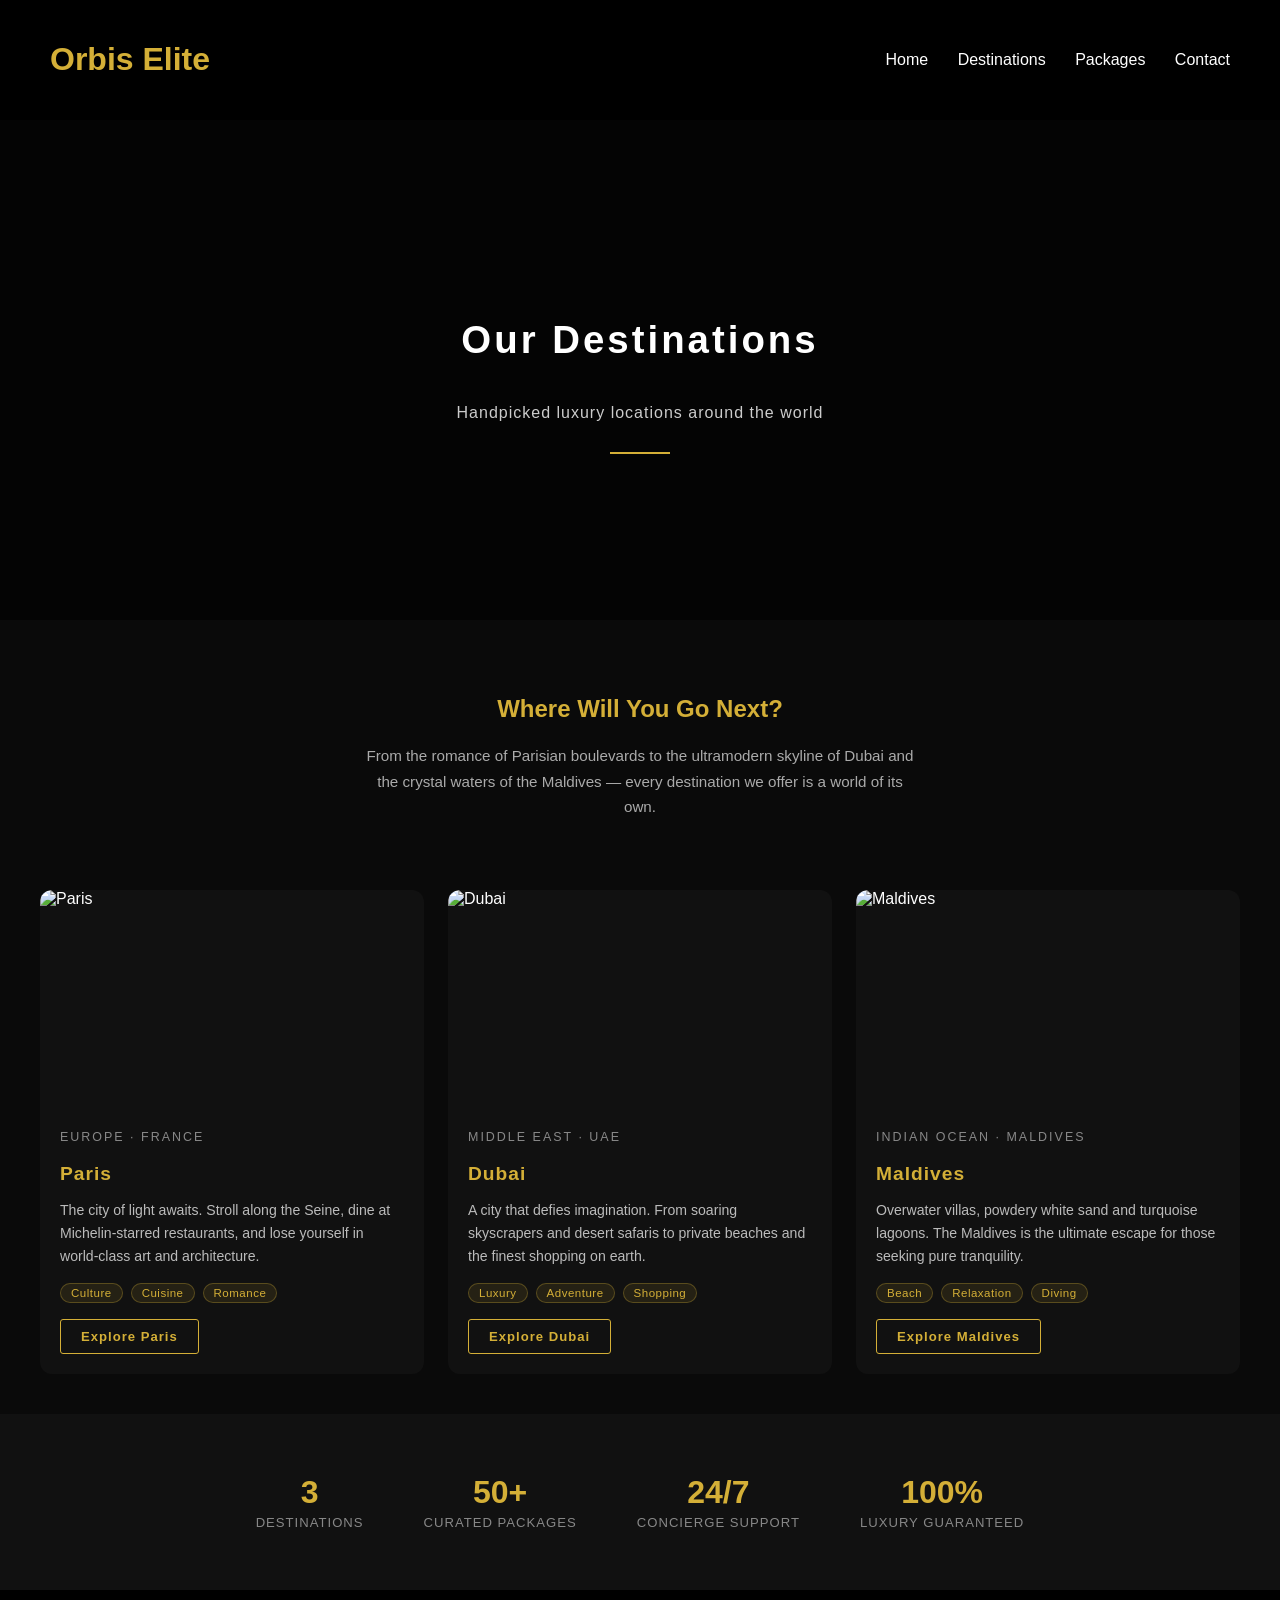
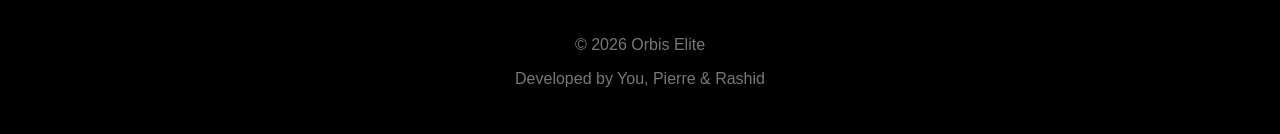
==== destinations.html @ 7ab0daf6 "destinations page done!!" ====
<!DOCTYPE html>
<html lang="en">
<head>
    <meta charset="UTF-8">
    <title>Destinations - Orbis Elite</title>
    <link rel="stylesheet" href="style.css">
    <link rel="stylesheet" href="destinations.css">
</head>
<body>

<!-- NAVBAR -->
<header>
    <h1>Orbis Elite</h1>
    <nav>
        <a href="index.html">Home</a>
        <a href="destinations.html" class="active">Destinations</a>
        <a href="packages.html">Packages</a>
        <a href="contact.html">Contact</a>
    </nav>
</header>

<!-- HERO -->
<section class="dest-hero">
    <div class="dest-hero-overlay">
        <h2>Our Destinations</h2>
        <p>Handpicked luxury locations around the world</p>
        <div class="gold-line"></div>
    </div>
</section>

<!-- INTRO -->
<section class="dest-intro">
    <h2>Where Will You Go Next?</h2>
    <p>From the romance of Parisian boulevards to the ultramodern skyline of Dubai and the crystal waters of the Maldives — every destination we offer is a world of its own.</p>
</section>

<!-- DESTINATION CARDS -->
<section class="dest-grid">

    <div class="dest-card">
        <div class="dest-card-img-wrap">
            <img class="dest-card-img" src="https://images.unsplash.com/photo-1499856871958-5b9627545d1a?w=600" alt="Paris">
        </div>
        <div class="dest-card-body">
            <div class="region">Europe · France</div>
            <h3>Paris</h3>
            <p>The city of light awaits. Stroll along the Seine, dine at Michelin-starred restaurants, and lose yourself in world-class art and architecture.</p>
            <div class="dest-tags">
                <span class="tag">Culture</span>
                <span class="tag">Cuisine</span>
                <span class="tag">Romance</span>
            </div>
            <button class="dest-btn">Explore Paris</button>
        </div>
    </div>

    <div class="dest-card">
        <div class="dest-card-img-wrap">
            <img class="dest-card-img" src="https://images.unsplash.com/photo-1512453979798-5ea266f8880c?w=600" alt="Dubai">
        </div>
        <div class="dest-card-body">
            <div class="region">Middle East · UAE</div>
            <h3>Dubai</h3>
            <p>A city that defies imagination. From soaring skyscrapers and desert safaris to private beaches and the finest shopping on earth.</p>
            <div class="dest-tags">
                <span class="tag">Luxury</span>
                <span class="tag">Adventure</span>
                <span class="tag">Shopping</span>
            </div>
            <button class="dest-btn">Explore Dubai</button>
        </div>
    </div>

    <div class="dest-card">
        <div class="dest-card-img-wrap">
            <img class="dest-card-img" src="https://images.unsplash.com/photo-1514282401047-d79a71a590e8?w=600" alt="Maldives">
        </div>
        <div class="dest-card-body">
            <div class="region">Indian Ocean · Maldives</div>
            <h3>Maldives</h3>
            <p>Overwater villas, powdery white sand and turquoise lagoons. The Maldives is the ultimate escape for those seeking pure tranquility.</p>
            <div class="dest-tags">
                <span class="tag">Beach</span>
                <span class="tag">Relaxation</span>
                <span class="tag">Diving</span>
            </div>
            <button class="dest-btn">Explore Maldives</button>
        </div>
    </div>

</section>

<!-- STATS STRIP -->
<section class="highlight-strip">
    <div class="stat">
        <div class="stat-num">3</div>
        <div class="stat-label">Destinations</div>
    </div>
    <div class="stat">
        <div class="stat-num">50+</div>
        <div class="stat-label">Curated Packages</div>
    </div>
    <div class="stat">
        <div class="stat-num">24/7</div>
        <div class="stat-label">Concierge Support</div>
    </div>
    <div class="stat">
        <div class="stat-num">100%</div>
        <div class="stat-label">Luxury Guaranteed</div>
    </div>
</section>

<!-- FOOTER -->
<footer>
    <p>© 2026 Orbis Elite</p>
    <p>Developed by You, Pierre & Rashid</p>
</footer>

</body>
</html>
---- style.css ----
body {
    margin: 0;
    font-family: 'Segoe UI', sans-serif;
    background: #0a0a0a;
    color: white;
}

/* NAVBAR */
header {
    display: flex;
    align-items: center;
    justify-content: space-between;
    padding: 20px 50px;
    background: black;
}

header h1 {
    color: #d4af37;
}

nav a {
    color: white;
    margin-left: 25px;
    text-decoration: none;
    transition: 0.3s;
}

nav a:hover {
    color: #d4af37;
}

/* HERO */
.hero {
    height: 100vh;
    background: url('https://images.unsplash.com/photo-1476514525535-07fb3b4ae5f1?w=1600') center/cover;
    background-attachment: fixed;
    position: relative;
}

.overlay {
    height: 100%;
    background: rgba(0,0,0,0.6);
    display: flex;
    flex-direction: column;
    justify-content: center;
    align-items: center;
    text-align: center;
}

.overlay h2 {
    font-size: 3rem;
    letter-spacing: 2px;
}

.overlay p {
    color: #ccc;
    margin-bottom: 20px;
}

/* BUTTON */
button {
    padding: 12px 25px;
    background: #d4af37;
    border: none;
    cursor: pointer;
    font-weight: bold;
}

button:hover {
    background: white;
}

/* TAGLINE */
.tagline {
    text-align: center;
    padding: 60px 20px;
}

h2 {
    color: #d4af37;
    text-align: center;
}

/* DESTINATIONS */
.cards {
    display: flex;
    justify-content: center;
    gap: 20px;
    padding: 20px;
}

.card {
    text-align: center;
    transition: 0.4s;
}

.card img {
    width: 220px;
    border-radius: 10px;
    transition: 0.4s;
}

/* HOVER EFFECT */
.card:hover img {
    transform: scale(1.1);
}

.card:hover {
    transform: translateY(-10px);
}

/* FOOTER */
footer {
    text-align: center;
    padding: 30px;
    background: black;
    color: #777;
}
---- destinations.css ----
/* HERO */
.dest-hero {
    height: 500px;
    background: url('https://images.unsplash.com/photo-1707343848552-893e05dba6ac?q=80&w=1170&auto=format&fit=crop&ixlib=rb-4.1.0&ixid=M3wxMjA3fDF8MHxwaG90by1wYWdlfHx8fGVufDB8fHx8fA%3D%3D') center/cover;
    background-attachment: fixed;
    position: relative;
}

.dest-hero-overlay {
    height: 100%;
    background: rgba(0,0,0,0.6);
    display: flex;
    flex-direction: column;
    justify-content: center;
    align-items: center;
    text-align: center;
}

.dest-hero-overlay h2 {
    font-size: 2.4rem;
    letter-spacing: 3px;
    color: white;
}

.dest-hero-overlay p {
    color: #ccc;
    margin-top: 10px;
    letter-spacing: 1px;
}

.gold-line {
    width: 60px;
    height: 2px;
    background: #d4af37;
    margin-top: 14px;
}

/* INTRO */
.dest-intro {
    text-align: center;
    padding: 55px 20px 30px;
}

.dest-intro p {
    color: #aaa;
    max-width: 560px;
    margin: 12px auto 0;
    line-height: 1.7;
    font-size: 0.95rem;
}

/* CARDS GRID */
.dest-grid {
    display: grid;
    grid-template-columns: repeat(3, 1fr);
    gap: 24px;
    max-width: 1200px;
    margin: 40px auto;
    padding: 0 40px;
}

.dest-card {
    background: #111;
    border-radius: 12px;
    overflow: hidden;
    transition: transform 0.4s;
    cursor: pointer;
}

.dest-card:hover {
    transform: translateY(-10px);
}

.dest-card-img-wrap {
    overflow: hidden;
    height: 220px;
}

.dest-card-img {
    width: 100%;
    height: 220px;
    object-fit: cover;
    display: block;
    transition: transform 0.5s;
}

.dest-card:hover .dest-card-img {
    transform: scale(1.06);
}

.dest-card-body {
    padding: 20px;
}

.region {
    color: #888;
    font-size: 0.78rem;
    letter-spacing: 2px;
    text-transform: uppercase;
    margin-bottom: 6px;
}

.dest-card-body h3 {
    color: #d4af37;
    font-size: 1.2rem;
    margin-bottom: 10px;
    letter-spacing: 1px;
}

.dest-card-body p {
    color: #bbb;
    font-size: 0.88rem;
    line-height: 1.6;
    margin-bottom: 16px;
}

/* TAGS */
.dest-tags {
    display: flex;
    gap: 8px;
    flex-wrap: wrap;
    margin-bottom: 16px;
}

.tag {
    background: rgba(212,175,55,0.1);
    border: 1px solid rgba(212,175,55,0.3);
    color: #d4af37;
    font-size: 0.72rem;
    padding: 3px 10px;
    border-radius: 20px;
    letter-spacing: 0.5px;
}

/* EXPLORE BUTTON */
.dest-btn {
    display: inline-block;
    padding: 9px 20px;
    background: transparent;
    border: 1px solid #d4af37;
    color: #d4af37;
    font-size: 0.82rem;
    font-weight: bold;
    letter-spacing: 1px;
    cursor: pointer;
    transition: all 0.3s;
    border-radius: 3px;
}

.dest-btn:hover {
    background: #d4af37;
    color: black;
}

/* STATS STRIP */
.highlight-strip {
    background: #111;
    padding: 60px 40px;
    margin-top: 20px;
    display: flex;
    justify-content: center;
    gap: 60px;
    text-align: center;
}

.stat-num {
    font-size: 2rem;
    color: #d4af37;
    font-weight: bold;
}

.stat-label {
    color: #888;
    font-size: 0.82rem;
    letter-spacing: 1px;
    text-transform: uppercase;
    margin-top: 4px;
}
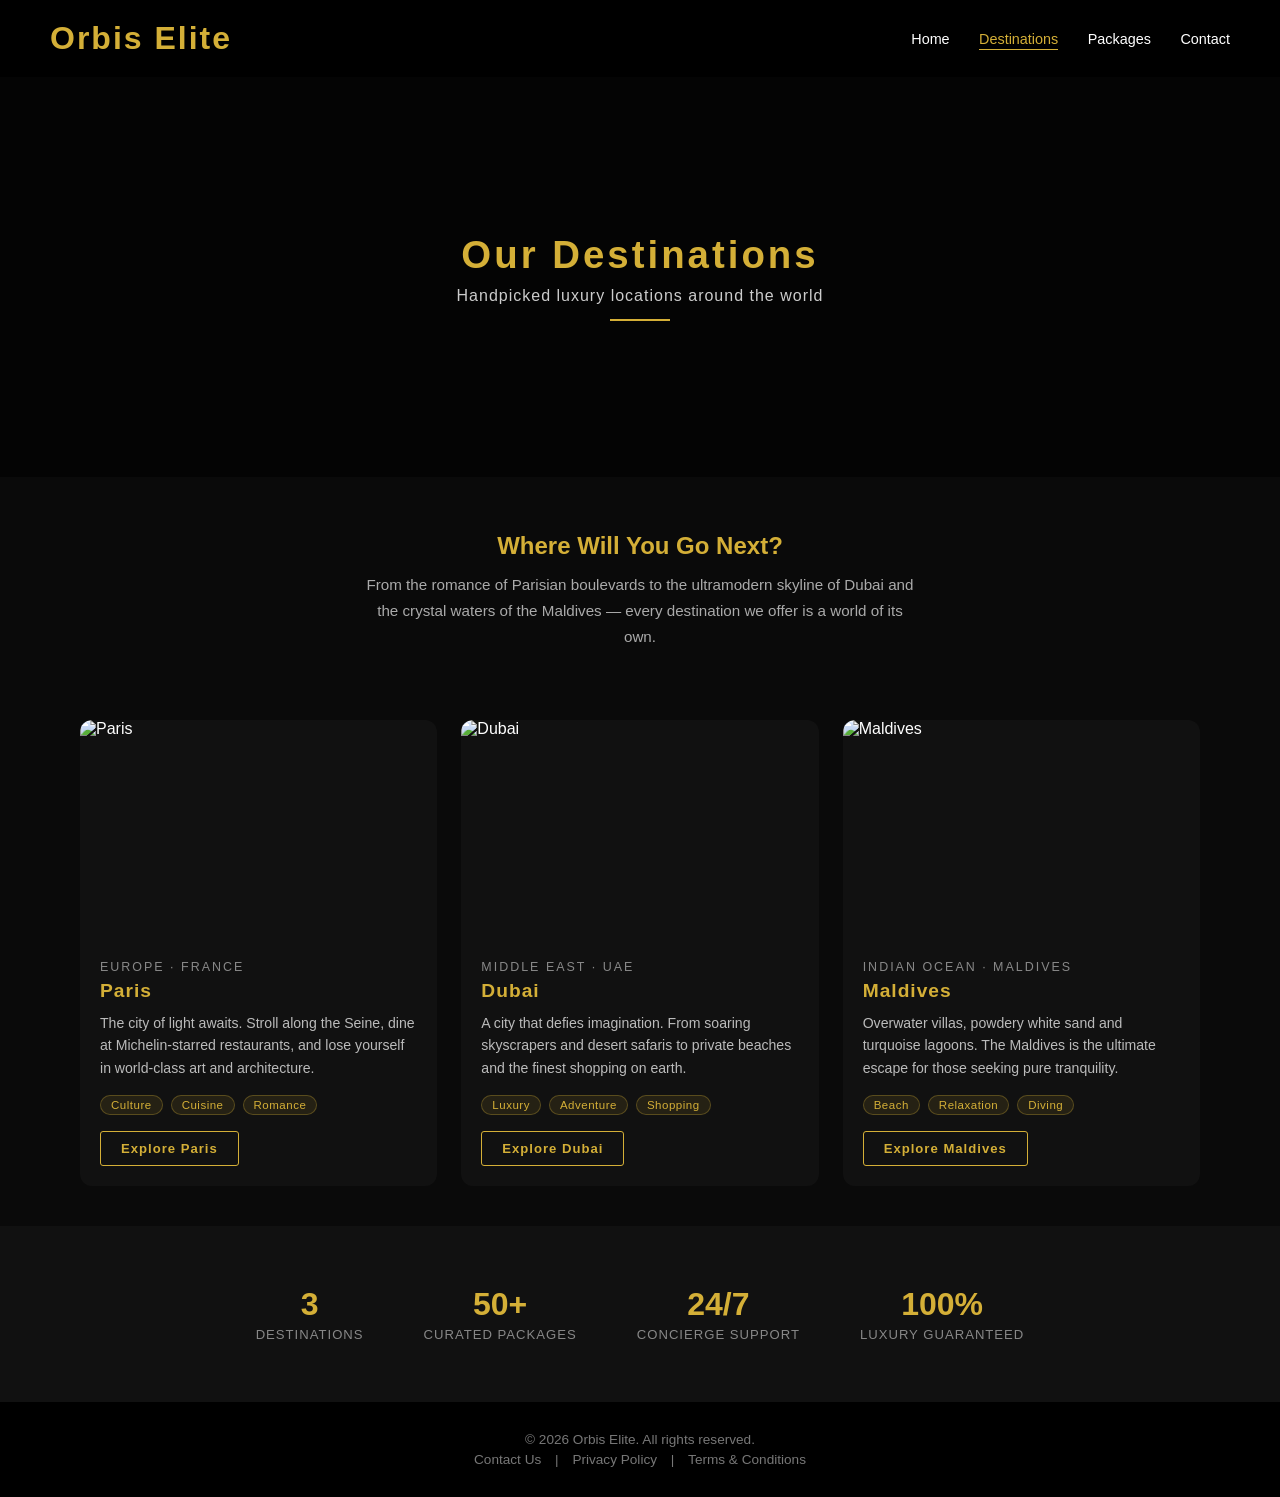
==== commit a15af2ff: "complete" ====
--- a/destinations.html
+++ b/destinations.html
@@ -4,7 +4,6 @@
     <meta charset="UTF-8">
     <title>Destinations - Orbis Elite</title>
     <link rel="stylesheet" href="style.css">
-    <link rel="stylesheet" href="destinations.css">
 </head>
 <body>
 
@@ -14,7 +13,7 @@
     <nav>
         <a href="index.html">Home</a>
         <a href="destinations.html" class="active">Destinations</a>
-        <a href="packages.html">Packages</a>
+        <a href="packages.xml">Packages</a>
         <a href="contact.html">Contact</a>
     </nav>
 </header>
@@ -112,8 +111,12 @@
 
 <!-- FOOTER -->
 <footer>
-    <p>© 2026 Orbis Elite</p>
-    <p>Developed by You, Pierre & Rashid</p>
+    <p>© 2026 Orbis Elite. All rights reserved.</p>
+    <p>
+        <a href="contact.html" style="color:#777; text-decoration:none; margin: 0 10px;">Contact Us</a> |
+        <a href="#" style="color:#777; text-decoration:none; margin: 0 10px;">Privacy Policy</a> |
+        <a href="#" style="color:#777; text-decoration:none; margin: 0 10px;">Terms & Conditions</a>
+    </p>
 </footer>
 
 </body>
--- a/style.css
+++ b/style.css
@@ -1,11 +1,17 @@
+/* ===== BASE ===== */
+* {
+    margin: 0;
+    padding: 0;
+    box-sizing: border-box;
+}
+
 body {
-    margin: 0;
     font-family: 'Segoe UI', sans-serif;
     background: #0a0a0a;
     color: white;
 }
 
-/* NAVBAR */
+/* ===== NAVBAR ===== */
 header {
     display: flex;
     align-items: center;
@@ -16,6 +22,7 @@
 
 header h1 {
     color: #d4af37;
+    letter-spacing: 2px;
 }
 
 nav a {
@@ -23,13 +30,61 @@
     margin-left: 25px;
     text-decoration: none;
     transition: 0.3s;
+    font-size: 0.9rem;
 }
 
 nav a:hover {
     color: #d4af37;
 }
 
-/* HERO */
+nav a.active {
+    color: #d4af37;
+    border-bottom: 1px solid #d4af37;
+    padding-bottom: 2px;
+}
+
+/* ===== FOOTER ===== */
+footer {
+    text-align: center;
+    padding: 30px;
+    background: black;
+    color: #777;
+    font-size: 0.85rem;
+}
+
+footer p + p {
+    margin-top: 5px;
+}
+
+/* ===== BUTTONS ===== */
+button, .dest-btn {
+    padding: 12px 25px;
+    background: #d4af37;
+    border: none;
+    cursor: pointer;
+    font-weight: bold;
+    transition: background 0.3s;
+}
+
+button:hover, .dest-btn:hover {
+    background: white;
+    color: black;
+}
+
+/* ===== SHARED HEADINGS ===== */
+h2 {
+    color: #d4af37;
+    text-align: center;
+}
+
+.gold-line {
+    width: 60px;
+    height: 2px;
+    background: #d4af37;
+    margin: 14px auto 0;
+}
+
+/* ===== HOME: HERO ===== */
 .hero {
     height: 100vh;
     background: url('https://images.unsplash.com/photo-1476514525535-07fb3b4ae5f1?w=1600') center/cover;
@@ -57,31 +112,112 @@
     margin-bottom: 20px;
 }
 
-/* BUTTON */
-button {
-    padding: 12px 25px;
+/* ===== HOME: TAGLINE ===== */
+.tagline {
+    text-align: center;
+    padding: 60px 20px 30px;
+}
+
+.tagline p {
+    color: #aaa;
+    margin-top: 10px;
+}
+
+/* ===== HOME: ABOUT SECTION (paragraph + list requirement) ===== */
+.about-section {
+    display: flex;
+    justify-content: center;
+    gap: 60px;
+    padding: 50px 80px;
+    background: #111;
+    flex-wrap: wrap;
+}
+
+.about-text {
+    max-width: 480px;
+}
+
+.about-text h3 {
+    color: #d4af37;
+    font-size: 1.2rem;
+    letter-spacing: 1px;
+    margin-bottom: 14px;
+}
+
+.about-text p {
+    color: #aaa;
+    line-height: 1.8;
+    font-size: 0.95rem;
+}
+
+.about-list h3 {
+    color: #d4af37;
+    font-size: 1.2rem;
+    letter-spacing: 1px;
+    margin-bottom: 14px;
+}
+
+.about-list ul {
+    list-style: none;
+    padding: 0;
+}
+
+.about-list ul li {
+    color: #aaa;
+    font-size: 0.95rem;
+    padding: 7px 0;
+    border-bottom: 1px solid #1e1e1e;
+}
+
+.about-list ul li::before {
+    content: '—';
+    color: #d4af37;
+    margin-right: 10px;
+}
+
+/* ===== HOME: OPENING HOURS TABLE ===== */
+.hours-section {
+    padding: 50px 80px;
+    text-align: center;
+}
+
+.hours-section h2 {
+    margin-bottom: 25px;
+}
+
+.hours-table {
+    width: 100%;
+    max-width: 600px;
+    margin: 0 auto;
+    border-collapse: collapse;
+    font-size: 0.9rem;
+}
+
+.hours-table th {
     background: #d4af37;
-    border: none;
-    cursor: pointer;
-    font-weight: bold;
-}
-
-button:hover {
-    background: white;
-}
-
-/* TAGLINE */
-.tagline {
-    text-align: center;
-    padding: 60px 20px;
-}
-
-h2 {
-    color: #d4af37;
-    text-align: center;
-}
-
-/* DESTINATIONS */
+    color: black;
+    padding: 12px 20px;
+    text-align: left;
+    letter-spacing: 1px;
+}
+
+.hours-table td {
+    padding: 10px 20px;
+    border-bottom: 1px solid #1e1e1e;
+    color: #bbb;
+    text-align: left;
+}
+
+.hours-table tr:hover td {
+    background: #111;
+    color: white;
+}
+
+/* ===== HOME: DESTINATION CARDS ===== */
+.destinations {
+    padding: 20px 0 50px;
+}
+
 .cards {
     display: flex;
     justify-content: center;
@@ -100,7 +236,6 @@
     transition: 0.4s;
 }
 
-/* HOVER EFFECT */
 .card:hover img {
     transform: scale(1.1);
 }
@@ -109,10 +244,311 @@
     transform: translateY(-10px);
 }
 
-/* FOOTER */
-footer {
-    text-align: center;
-    padding: 30px;
-    background: black;
-    color: #777;
+/* ===== DESTINATIONS PAGE: HERO ===== */
+.dest-hero {
+    height: 400px;
+    background: url('https://images.unsplash.com/photo-1707343848552-893e05dba6ac?w=1600') center/cover;
+    background-attachment: fixed;
+    position: relative;
+}
+
+.dest-hero-overlay {
+    height: 100%;
+    background: rgba(0,0,0,0.6);
+    display: flex;
+    flex-direction: column;
+    justify-content: center;
+    align-items: center;
+    text-align: center;
+}
+
+.dest-hero-overlay h2 {
+    font-size: 2.4rem;
+    letter-spacing: 3px;
+}
+
+.dest-hero-overlay p {
+    color: #ccc;
+    margin-top: 10px;
+    letter-spacing: 1px;
+}
+
+/* ===== DESTINATIONS PAGE: INTRO ===== */
+.dest-intro {
+    text-align: center;
+    padding: 55px 20px 30px;
+}
+
+.dest-intro p {
+    color: #aaa;
+    max-width: 560px;
+    margin: 12px auto 0;
+    line-height: 1.7;
+    font-size: 0.95rem;
+}
+
+/* ===== DESTINATIONS PAGE: CARDS GRID ===== */
+.dest-grid {
+    display: grid;
+    grid-template-columns: repeat(3, 1fr);
+    gap: 24px;
+    max-width: 1200px;
+    margin: 40px auto;
+    padding: 0 40px;
+}
+
+.dest-card {
+    background: #111;
+    border-radius: 12px;
+    overflow: hidden;
+    transition: transform 0.4s;
+    cursor: pointer;
+}
+
+.dest-card:hover {
+    transform: translateY(-10px);
+}
+
+.dest-card-img-wrap {
+    overflow: hidden;
+    height: 220px;
+}
+
+.dest-card-img {
+    width: 100%;
+    height: 220px;
+    object-fit: cover;
+    display: block;
+    transition: transform 0.5s;
+}
+
+.dest-card:hover .dest-card-img {
+    transform: scale(1.06);
+}
+
+.dest-card-body {
+    padding: 20px;
+}
+
+.region {
+    color: #888;
+    font-size: 0.78rem;
+    letter-spacing: 2px;
+    text-transform: uppercase;
+    margin-bottom: 6px;
+}
+
+.dest-card-body h3 {
+    color: #d4af37;
+    font-size: 1.2rem;
+    margin-bottom: 10px;
+    letter-spacing: 1px;
+}
+
+.dest-card-body p {
+    color: #bbb;
+    font-size: 0.88rem;
+    line-height: 1.6;
+    margin-bottom: 16px;
+}
+
+.dest-tags {
+    display: flex;
+    gap: 8px;
+    flex-wrap: wrap;
+    margin-bottom: 16px;
+}
+
+.tag {
+    background: rgba(212,175,55,0.1);
+    border: 1px solid rgba(212,175,55,0.3);
+    color: #d4af37;
+    font-size: 0.72rem;
+    padding: 3px 10px;
+    border-radius: 20px;
+    letter-spacing: 0.5px;
+}
+
+.dest-btn {
+    display: inline-block;
+    padding: 9px 20px;
+    background: transparent;
+    border: 1px solid #d4af37;
+    color: #d4af37;
+    font-size: 0.82rem;
+    font-weight: bold;
+    letter-spacing: 1px;
+    cursor: pointer;
+    transition: all 0.3s;
+    border-radius: 3px;
+}
+
+.dest-btn:hover {
+    background: #d4af37;
+    color: black;
+}
+
+/* ===== DESTINATIONS PAGE: STATS STRIP ===== */
+.highlight-strip {
+    background: #111;
+    padding: 60px 40px;
+    margin-top: 20px;
+    display: flex;
+    justify-content: center;
+    gap: 60px;
+    text-align: center;
+}
+
+.stat-num {
+    font-size: 2rem;
+    color: #d4af37;
+    font-weight: bold;
+}
+
+.stat-label {
+    color: #888;
+    font-size: 0.82rem;
+    letter-spacing: 1px;
+    text-transform: uppercase;
+    margin-top: 4px;
+}
+
+/* ===== CONTACT PAGE ===== */
+.contact-hero {
+    height: 340px;
+    background: url('https://images.unsplash.com/photo-1423666639041-f56000c27a9a?w=1600') center/cover;
+    background-attachment: fixed;
+    position: relative;
+}
+
+.contact-hero-overlay {
+    height: 100%;
+    background: rgba(0,0,0,0.6);
+    display: flex;
+    flex-direction: column;
+    justify-content: center;
+    align-items: center;
+    text-align: center;
+}
+
+.contact-hero-overlay h2 {
+    font-size: 2.4rem;
+    letter-spacing: 3px;
+}
+
+.contact-hero-overlay p {
+    color: #ccc;
+    margin-top: 10px;
+    letter-spacing: 1px;
+}
+
+.contact-body {
+    display: flex;
+    justify-content: center;
+    gap: 60px;
+    padding: 60px 80px;
+    flex-wrap: wrap;
+}
+
+.contact-info h3 {
+    color: #d4af37;
+    letter-spacing: 1px;
+    margin-bottom: 20px;
+    font-size: 1.1rem;
+}
+
+.contact-info ul {
+    list-style: none;
+    padding: 0;
+}
+
+.contact-info ul li {
+    color: #aaa;
+    font-size: 0.95rem;
+    padding: 10px 0;
+    border-bottom: 1px solid #1e1e1e;
+}
+
+.contact-info ul li span {
+    color: #d4af37;
+    margin-right: 10px;
+    font-weight: bold;
+}
+
+.contact-form h3 {
+    color: #d4af37;
+    letter-spacing: 1px;
+    margin-bottom: 20px;
+    font-size: 1.1rem;
+}
+
+.contact-form input,
+.contact-form textarea {
+    display: block;
+    width: 100%;
+    background: #111;
+    border: 1px solid #333;
+    color: white;
+    padding: 12px 15px;
+    font-family: 'Segoe UI', sans-serif;
+    font-size: 0.9rem;
+    margin-bottom: 14px;
+    border-radius: 4px;
+    min-width: 340px;
+}
+
+.contact-form input:focus,
+.contact-form textarea:focus {
+    outline: none;
+    border-color: #d4af37;
+}
+
+.contact-form textarea {
+    height: 130px;
+    resize: vertical;
+}
+
+.contact-form button {
+    width: 100%;
+    border-radius: 3px;
+    font-size: 0.9rem;
+    letter-spacing: 1px;
+}
+
+/* ===== CONTACT PAGE: OFFICE TABLE ===== */
+.offices-section {
+    padding: 10px 80px 60px;
+    text-align: center;
+}
+
+.offices-section h2 {
+    margin-bottom: 25px;
+}
+
+.offices-table {
+    width: 100%;
+    max-width: 800px;
+    margin: 0 auto;
+    border-collapse: collapse;
+    font-size: 0.9rem;
+}
+
+.offices-table th {
+    background: #d4af37;
+    color: black;
+    padding: 12px 20px;
+    text-align: left;
+    letter-spacing: 1px;
+}
+
+.offices-table td {
+    padding: 10px 20px;
+    border-bottom: 1px solid #1e1e1e;
+    color: #bbb;
+    text-align: left;
+}
+
+.offices-table tr:hover td {
+    background: #111;
+    color: white;
 }
